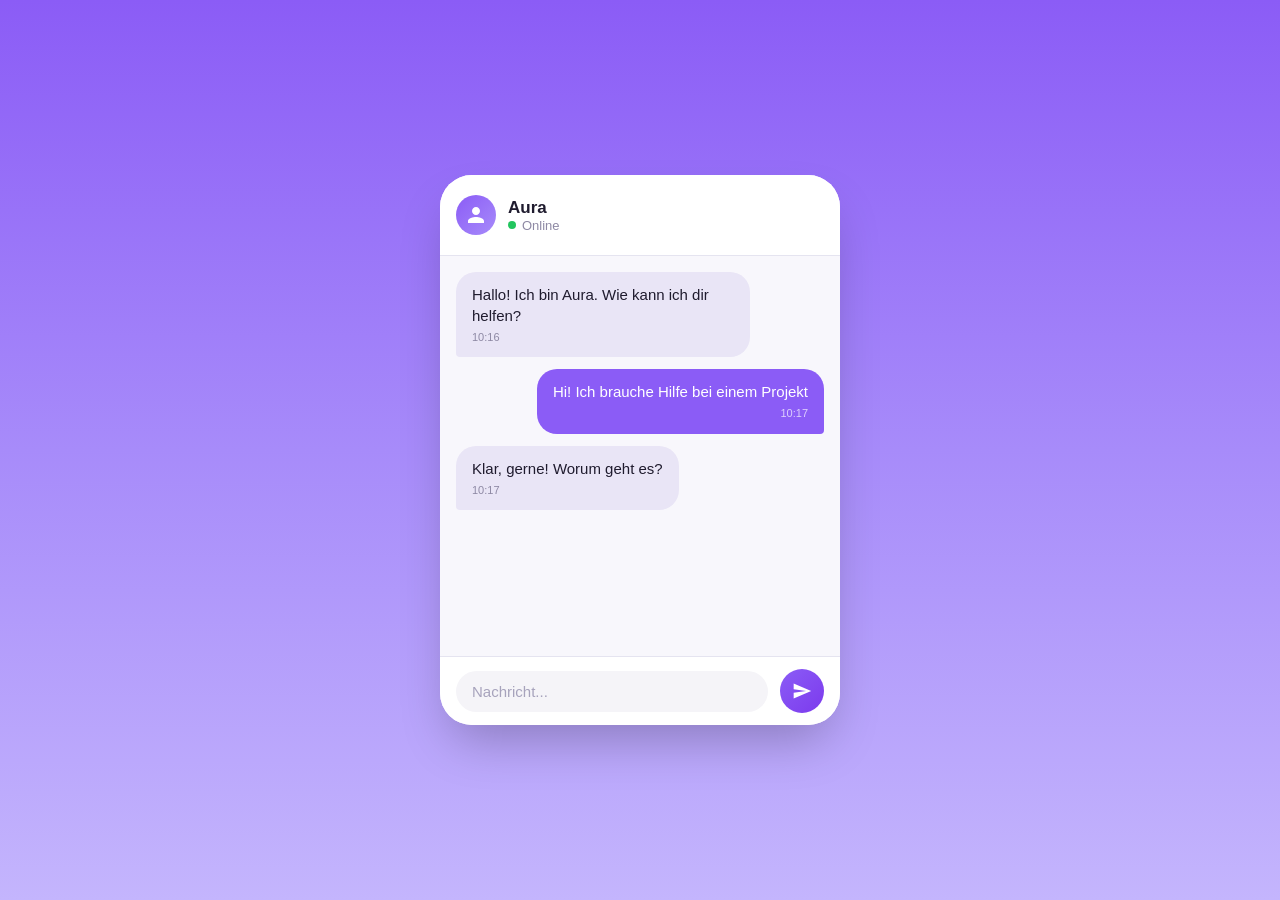
==== branding-app.html @ 2cf0997a "Add branding-app.html" ====
<!DOCTYPE html>
<html lang="de">
<head>
    <meta charset="UTF-8">
    <meta name="viewport" content="width=device-width, initial-scale=1.0">
    <title>Aura Branding</title>
    <style>
        * {
            margin: 0;
            padding: 0;
            box-sizing: border-box;
            font-family: -apple-system, BlinkMacSystemFont, 'Segoe UI', Roboto, sans-serif;
        }
        
        body {
            min-height: 100vh;
            background: linear-gradient(180deg, #8B5CF6 0%, #A78BFA 50%, #C4B5FD 100%);
            display: flex;
            justify-content: center;
            align-items: center;
            padding: 20px;
        }
        
        .container {
            width: 100%;
            max-width: 400px;
            background: #F8F7FC;
            border-radius: 32px;
            overflow: hidden;
            box-shadow: 0 25px 50px -12px rgba(0, 0, 0, 0.25);
        }
        
        /* Header */
        .header {
            background: #FFFFFF;
            padding: 20px 16px;
            display: flex;
            align-items: center;
            gap: 12px;
            border-bottom: 1px solid #E5E4F0;
        }
        
        .avatar {
            width: 40px;
            height: 40px;
            background: linear-gradient(135deg, #8B5CF6 0%, #A78BFA 100%);
            border-radius: 50%;
            display: flex;
            align-items: center;
            justify-content: center;
        }
        
        .avatar svg {
            width: 24px;
            height: 24px;
            fill: white;
        }
        
        .header-info h1 {
            font-size: 17px;
            font-weight: 600;
            color: #1F1B2E;
        }
        
        .header-info p {
            font-size: 13px;
            color: #8E89A4;
        }
        
        /* Messages */
        .messages {
            padding: 16px;
            display: flex;
            flex-direction: column;
            gap: 12px;
            min-height: 400px;
            background: #F8F7FC;
        }
        
        .message {
            max-width: 80%;
            padding: 12px 16px;
            border-radius: 20px;
            font-size: 15px;
            line-height: 1.4;
        }
        
        .message.ai {
            background: #E9E5F6;
            color: #1F1B2E;
            border-bottom-left-radius: 4px;
            align-self: flex-start;
        }
        
        .message.user {
            background: #8B5CF6;
            color: white;
            border-bottom-right-radius: 4px;
            align-self: flex-end;
        }
        
        .message-time {
            font-size: 11px;
            color: #8E89A4;
            margin-top: 4px;
        }
        
        .message.user .message-time {
            color: rgba(255,255,255,0.7);
            text-align: right;
        }
        
        /* Input */
        .input-area {
            background: #FFFFFF;
            padding: 12px 16px;
            display: flex;
            align-items: center;
            gap: 12px;
            border-top: 1px solid #E5E4F0;
        }
        
        .input-area input {
            flex: 1;
            background: #F5F4F8;
            border: none;
            padding: 12px 16px;
            border-radius: 24px;
            font-size: 15px;
            outline: none;
            color: #1F1B2E;
        }
        
        .input-area input::placeholder {
            color: #A7A3BC;
        }
        
        .input-area button {
            width: 44px;
            height: 44px;
            background: linear-gradient(135deg, #8B5CF6 0%, #7C3AED 100%);
            border: none;
            border-radius: 50%;
            display: flex;
            align-items: center;
            justify-content: center;
            cursor: pointer;
        }
        
        .input-area button svg {
            width: 20px;
            height: 20px;
            fill: white;
        }
        
        .input-area button:hover {
            transform: scale(1.05);
        }
        
        /* Status indicator */
        .status {
            display: flex;
            align-items: center;
            gap: 6px;
        }
        
        .status-dot {
            width: 8px;
            height: 8px;
            background: #22C55E;
            border-radius: 50%;
        }
        
        .status-dot.pulse {
            animation: pulse 2s infinite;
        }
        
        @keyframes pulse {
            0%, 100% { opacity: 1; }
            50% { opacity: 0.5; }
        }
    </style>
</head>
<body>
    <div class="container">
        <div class="header">
            <div class="avatar">
                <svg viewBox="0 0 24 24"><path d="M12 12c2.21 0 4-1.79 4-4s-1.79-4-4-4-4 1.79-4 4 1.79 4 4 4zm0 2c-2.67 0-8 1.34-8 4v2h16v-2c0-2.66-5.33-4-8-4z"/></svg>
            </div>
            <div class="header-info">
                <h1>Aura</h1>
                <div class="status">
                    <span class="status-dot"></span>
                    <p>Online</p>
                </div>
            </div>
        </div>
        
        <div class="messages">
            <div class="message ai">
                Hallo! Ich bin Aura. Wie kann ich dir helfen?
                <div class="message-time">10:16</div>
            </div>
            <div class="message user">
                Hi! Ich brauche Hilfe bei einem Projekt
                <div class="message-time">10:17</div>
            </div>
            <div class="message ai">
                Klar, gerne! Worum geht es?
                <div class="message-time">10:17</div>
            </div>
        </div>
        
        <div class="input-area">
            <input type="text" placeholder="Nachricht...">
            <button>
                <svg viewBox="0 0 24 24"><path d="M2.01 21L23 12 2.01 3 2 10l15 2-15 2z"/></svg>
            </button>
        </div>
    </div>
</body>
</html>
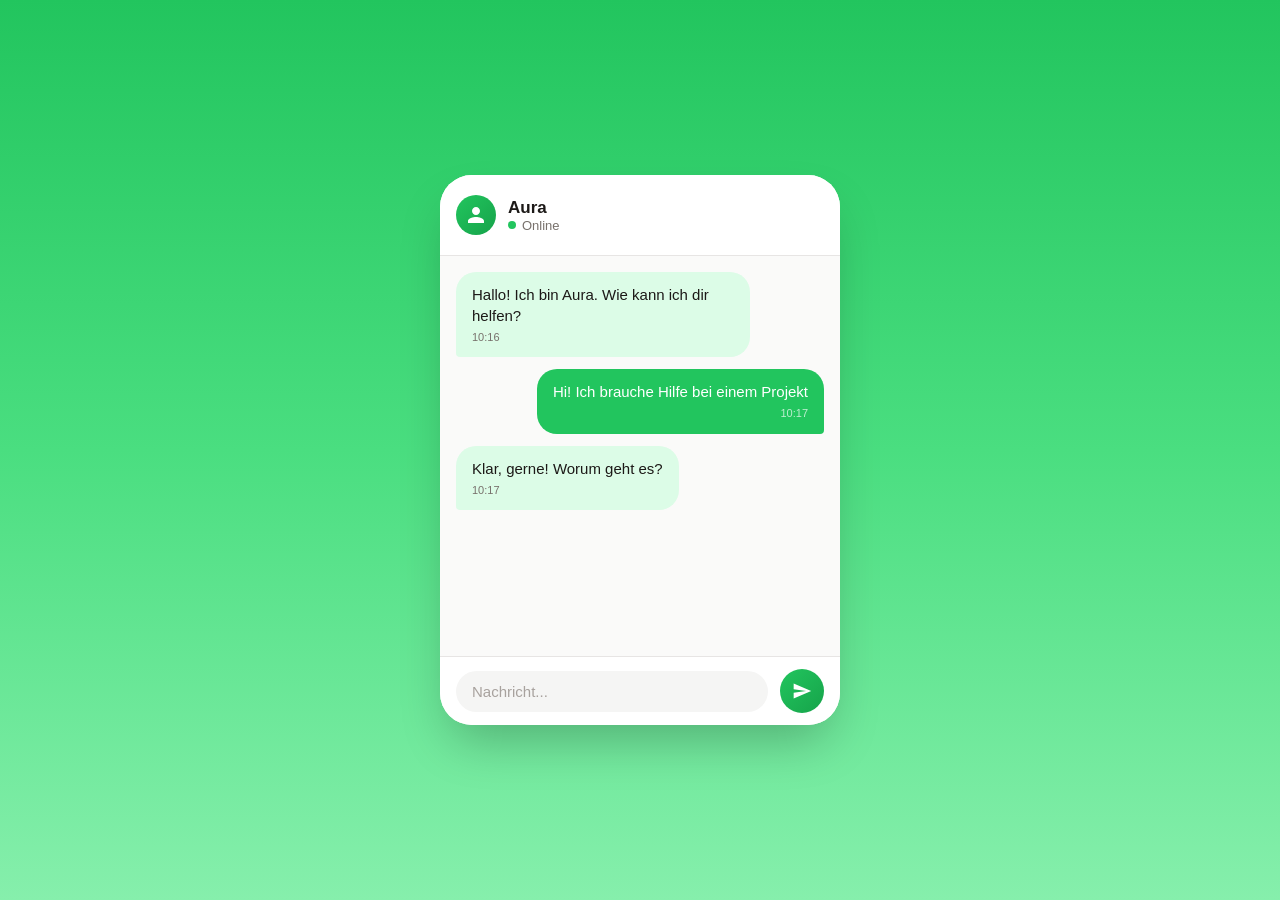
==== commit 50618186: "Add branding-app.html (green theme)" ====
--- a/branding-app.html
+++ b/branding-app.html
@@ -14,7 +14,7 @@
         
         body {
             min-height: 100vh;
-            background: linear-gradient(180deg, #8B5CF6 0%, #A78BFA 50%, #C4B5FD 100%);
+            background: linear-gradient(180deg, #22C55E 0%, #4ADE80 50%, #86EFAC 100%);
             display: flex;
             justify-content: center;
             align-items: center;
@@ -24,7 +24,7 @@
         .container {
             width: 100%;
             max-width: 400px;
-            background: #F8F7FC;
+            background: #FAFAF9;
             border-radius: 32px;
             overflow: hidden;
             box-shadow: 0 25px 50px -12px rgba(0, 0, 0, 0.25);
@@ -37,13 +37,13 @@
             display: flex;
             align-items: center;
             gap: 12px;
-            border-bottom: 1px solid #E5E4F0;
+            border-bottom: 1px solid #E7E5E4;
         }
         
         .avatar {
             width: 40px;
             height: 40px;
-            background: linear-gradient(135deg, #8B5CF6 0%, #A78BFA 100%);
+            background: linear-gradient(135deg, #22C55E 0%, #16A34A 100%);
             border-radius: 50%;
             display: flex;
             align-items: center;
@@ -59,12 +59,12 @@
         .header-info h1 {
             font-size: 17px;
             font-weight: 600;
-            color: #1F1B2E;
+            color: #1C1917;
         }
         
         .header-info p {
             font-size: 13px;
-            color: #8E89A4;
+            color: #78716C;
         }
         
         /* Messages */
@@ -74,7 +74,7 @@
             flex-direction: column;
             gap: 12px;
             min-height: 400px;
-            background: #F8F7FC;
+            background: #FAFAF9;
         }
         
         .message {
@@ -86,14 +86,14 @@
         }
         
         .message.ai {
-            background: #E9E5F6;
-            color: #1F1B2E;
+            background: #DCFCE7;
+            color: #1C1917;
             border-bottom-left-radius: 4px;
             align-self: flex-start;
         }
         
         .message.user {
-            background: #8B5CF6;
+            background: #22C55E;
             color: white;
             border-bottom-right-radius: 4px;
             align-self: flex-end;
@@ -101,7 +101,7 @@
         
         .message-time {
             font-size: 11px;
-            color: #8E89A4;
+            color: #78716C;
             margin-top: 4px;
         }
         
@@ -117,28 +117,28 @@
             display: flex;
             align-items: center;
             gap: 12px;
-            border-top: 1px solid #E5E4F0;
+            border-top: 1px solid #E7E5E4;
         }
         
         .input-area input {
             flex: 1;
-            background: #F5F4F8;
+            background: #F5F5F4;
             border: none;
             padding: 12px 16px;
             border-radius: 24px;
             font-size: 15px;
             outline: none;
-            color: #1F1B2E;
+            color: #1C1917;
         }
         
         .input-area input::placeholder {
-            color: #A7A3BC;
+            color: #A8A29E;
         }
         
         .input-area button {
             width: 44px;
             height: 44px;
-            background: linear-gradient(135deg, #8B5CF6 0%, #7C3AED 100%);
+            background: linear-gradient(135deg, #22C55E 0%, #16A34A 100%);
             border: none;
             border-radius: 50%;
             display: flex;
@@ -151,10 +151,6 @@
             width: 20px;
             height: 20px;
             fill: white;
-        }
-        
-        .input-area button:hover {
-            transform: scale(1.05);
         }
         
         /* Status indicator */
@@ -169,15 +165,6 @@
             height: 8px;
             background: #22C55E;
             border-radius: 50%;
-        }
-        
-        .status-dot.pulse {
-            animation: pulse 2s infinite;
-        }
-        
-        @keyframes pulse {
-            0%, 100% { opacity: 1; }
-            50% { opacity: 0.5; }
         }
     </style>
 </head>
